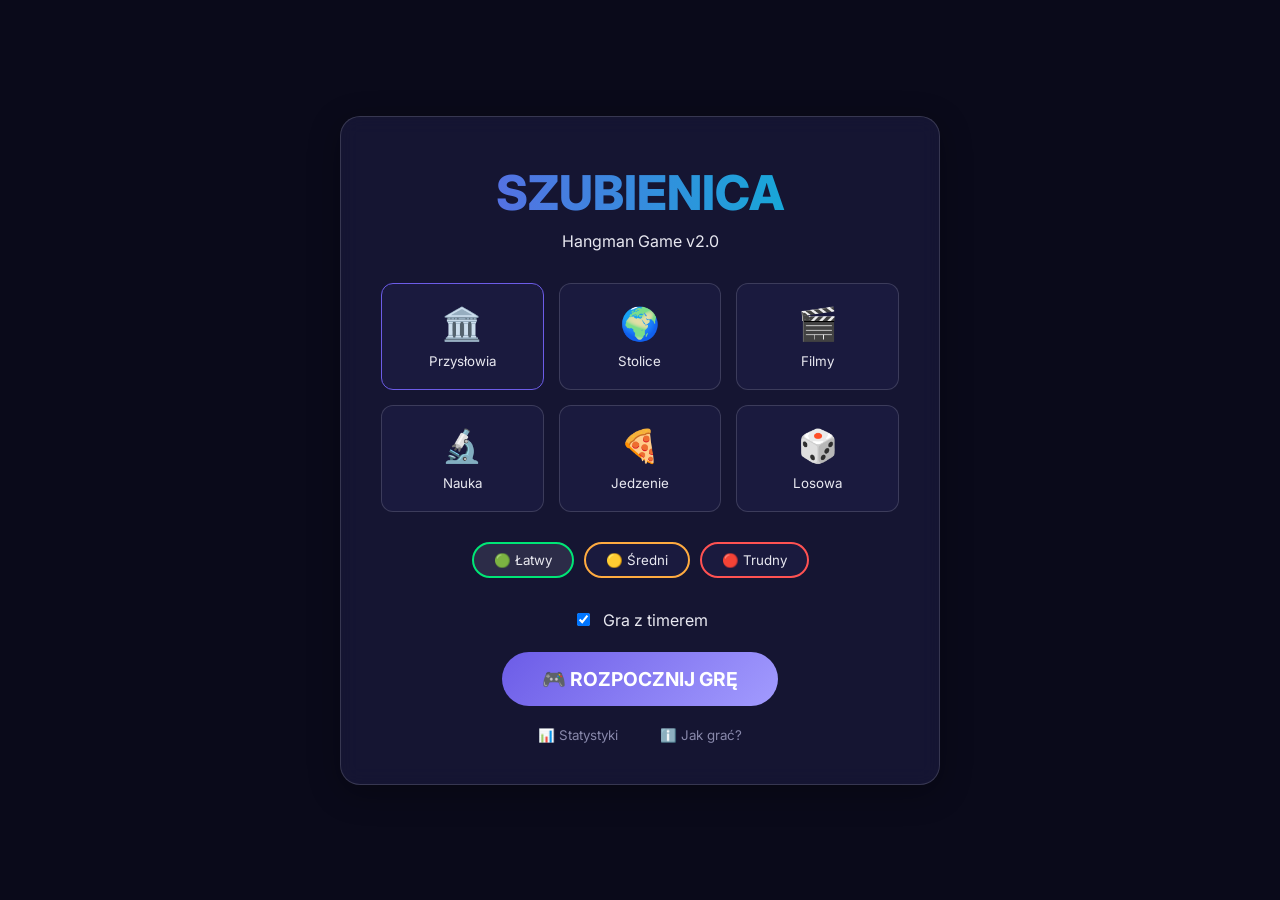
==== index.html @ 40fbb1eb "feat: implement complete v2.0 application" ====
<!DOCTYPE html>
<html lang="pl">
<head>
    <meta charset="UTF-8">
    <meta name="viewport" content="width=device-width, initial-scale=1.0">
    <title>Szubienica - Hangman Game v2.0</title>
    <meta name="description" content="Nowoczesna gra w wisielca z systemem kategorii i punktacji">
    <link rel="stylesheet" href="css/main.css">
    <script type="module" src="js/app.js"></script>
</head>
<body>
    <div id="confetti-container"></div>

    <!-- EKRAN MENU -->
    <section id="screen-menu" class="screen screen--active">
        <div class="menu-container">
            <h1 class="gradient-text">SZUBIENICA</h1>
            <p>Hangman Game v2.0</p>
            
            <div class="category-grid">
                <button class="category-card" data-category="proverbs">
                    <span class="category-icon">🏛️</span><span>Przysłowia</span>
                </button>
                <button class="category-card" data-category="capitals">
                    <span class="category-icon">🌍</span><span>Stolice</span>
                </button>
                <button class="category-card" data-category="movies">
                    <span class="category-icon">🎬</span><span>Filmy</span>
                </button>
                <button class="category-card" data-category="science">
                    <span class="category-icon">🔬</span><span>Nauka</span>
                </button>
                <button class="category-card" data-category="food">
                    <span class="category-icon">🍕</span><span>Jedzenie</span>
                </button>
                <button class="category-card" data-category="random">
                    <span class="category-icon">🎲</span><span>Losowa</span>
                </button>
            </div>

            <div class="difficulty-group">
                <button class="difficulty-btn difficulty-btn--selected" data-difficulty="easy">🟢 Łatwy</button>
                <button class="difficulty-btn" data-difficulty="medium">🟡 Średni</button>
                <button class="difficulty-btn" data-difficulty="hard">🔴 Trudny</button>
            </div>

            <div class="actions-group">
                <label id="timer-toggle-container">
                    <input type="checkbox" id="timer-toggle" checked> Gra z timerem
                </label>
                <button id="btn-start-game">🎮 ROZPOCZNIJ GRĘ</button>
            </div>

            <div class="bottom-links">
                <button id="btn-show-stats" class="link-btn">📊 Statystyki</button>
                <button id="btn-show-help" class="link-btn">ℹ️ Jak grać?</button>
            </div>
        </div>
    </section>

    <!-- EKRAN GRY -->
    <section id="screen-game" class="screen">
        <header id="game-header">
            <div id="game-category-display">Kategoria</div>
            <div id="game-timer-display">--:--</div>
            <div id="game-score-display">0 pkt</div>
            <div id="hint-buttons">
                <button class="hint-btn" data-hint-type="reveal" title="Odkryj literę">💡</button>
                <button class="hint-btn" data-hint-type="clue" title="Wskazówka">💡</button>
                <button class="hint-btn" data-hint-type="eliminate" title="Eliminuj">💡</button>
            </div>
            <button id="btn-sound-toggle">🔊</button>
        </header>

        <div class="game-main">
            <div class="game-left">
                <canvas id="hangman-canvas" width="300" height="350"></canvas>
            </div>
            <div class="game-right">
                <div id="word-display"></div>
                <div id="keyboard">
                    <!-- Javascript generates keyboard keys here. Wait, spec says HTML must contain it -->
                    <button class="key" data-letter="A">A</button><button class="key" data-letter="Ą">Ą</button>
                    <button class="key" data-letter="B">B</button><button class="key" data-letter="C">C</button>
                    <button class="key" data-letter="Ć">Ć</button><button class="key" data-letter="D">D</button>
                    <button class="key" data-letter="E">E</button><button class="key" data-letter="Ę">Ę</button>
                    <button class="key" data-letter="F">F</button><button class="key" data-letter="G">G</button>
                    <button class="key" data-letter="H">H</button><button class="key" data-letter="I">I</button>
                    <button class="key" data-letter="J">J</button><button class="key" data-letter="K">K</button>
                    <button class="key" data-letter="L">L</button><button class="key" data-letter="Ł">Ł</button>
                    <button class="key" data-letter="M">M</button><button class="key" data-letter="N">N</button>
                    <button class="key" data-letter="Ń">Ń</button><button class="key" data-letter="O">O</button>
                    <button class="key" data-letter="Ó">Ó</button><button class="key" data-letter="P">P</button>
                    <button class="key" data-letter="Q">Q</button><button class="key" data-letter="R">R</button>
                    <button class="key" data-letter="S">S</button><button class="key" data-letter="Ś">Ś</button>
                    <button class="key" data-letter="T">T</button><button class="key" data-letter="U">U</button>
                    <button class="key" data-letter="V">V</button><button class="key" data-letter="W">W</button>
                    <button class="key" data-letter="X">X</button><button class="key" data-letter="Y">Y</button>
                    <button class="key" data-letter="Z">Z</button><button class="key" data-letter="Ż">Ż</button>
                    <button class="key" data-letter="Ź">Ź</button>
                </div>
                <div id="game-info">
                    Błędy: <span id="wrong-count-display">0</span>/<span id="max-wrong-display">9</span> | 
                    Seria: <span id="streak-display">0</span> | 
                    <button id="btn-back-to-menu" class="link-btn">Powrót do menu</button>
                </div>
            </div>
        </div>
    </section>

    <!-- EKRAN WYNIKU -->
    <section id="screen-result" class="screen">
        <div class="result-card">
            <h1 id="result-icon">🏆</h1>
            <h2 id="result-title">BRAWO!</h2>
            <p>Hasło: <strong id="result-word-display"></strong></p>
            <p>Kategoria: <span id="result-category-display"></span></p>
            <p>Czas: <span id="result-time-display"></span> | Błędy: <span id="result-errors-display"></span></p>
            <p>Podpowiedzi: <span id="result-hints-display"></span></p>
            <h2 id="result-score-display" style="color:var(--accent-primary)">0 pkt</h2>
            <p>Seria zwycięstw: <span id="result-streak-display"></span></p>
            <div style="margin-top:20px; display:flex; gap:10px; justify-content:center;">
                <button id="btn-next-round" style="padding:10px 20px; background:var(--accent-primary); color:white; border-radius:10px;">▶ Następna runda</button>
                <button id="btn-result-menu" style="padding:10px 20px; background:var(--bg-secondary); border-radius:10px;">🏠 Menu główne</button>
            </div>
        </div>
    </section>

    <!-- EKRAN STATYSTYK -->
    <section id="screen-stats" class="screen">
        <div class="result-card" style="max-width:600px;">
            <h2>STATYSTYKI</h2>
            <div style="display:grid; grid-template-columns:1fr 1fr; gap:10px; text-align:left; margin:20px 0;">
                <div>Gry: <span id="stats-total">0</span></div>
                <div>Wygrane/Przegrane: <span id="stats-wins">0</span>/<span id="stats-losses">0</span></div>
                <div>Najlepszy wynik: <span id="stats-best-score">0</span></div>
                <div>Łączne punkty: <span id="stats-total-score">0</span></div>
                <div>Aktualna seria: <span id="stats-current-streak">0</span></div>
                <div>Najlepsza seria: <span id="stats-best-streak">0</span></div>
            </div>
            <div>
                Win rate: <span id="stats-win-rate-text">0%</span>
                <div style="width:100%; background:#333; height:10px; border-radius:5px;"><div id="stats-win-rate-bar" style="width:0%; background:var(--accent-success); height:10px; border-radius:5px;"></div></div>
            </div>
            <h3 style="margin-top:20px;">Ostatnie gry:</h3>
            <div id="stats-history-list" style="max-height:150px; overflow-y:auto; text-align:left; font-size:0.8rem;"></div>
            
            <div style="margin-top:20px; display:flex; gap:10px; justify-content:center;">
                <button id="btn-stats-back" style="padding:10px 20px; background:var(--accent-primary); color:white; border-radius:10px;">Powrót</button>
                <button id="btn-stats-reset" style="padding:10px 20px; background:var(--accent-danger); color:white; border-radius:10px;">Reset</button>
            </div>
        </div>
    </section>

    <!-- MODAL JAK GRAĆ -->
    <div id="modal-help" class="modal">
        <div class="modal-content">
            <h2>Jak grać?</h2>
            <p>Odgadnij ukryte hasło wybierając litery.</p>
            <p>Jeśli wybierzesz błędną literę, szubienica zacznie się rysować.</p>
            <p>Możesz użyć podpowiedzi, ale kosztują one punkty!</p>
            <p>Klawiatura fizyczna jest w pełni wspierana (także polskie znaki).</p>
            <button id="btn-close-help" style="margin-top:20px; padding:10px 20px; background:var(--accent-primary); border-radius:10px; color:white;">Zrozumiałem</button>
        </div>
    </div>
</body>
</html>
---- css/main.css ----
@import url('https://fonts.googleapis.com/css2?family=Inter:wght@400;600;700;800&family=JetBrains+Mono:wght@400;700&display=swap');

@import 'variables.css';
@import 'reset.css';
@import 'layout.css';
@import 'components.css';
@import 'animations.css';

.gradient-text {
    background: linear-gradient(90deg, var(--accent-primary), #00bcd4);
    -webkit-background-clip: text;
    -webkit-text-fill-color: transparent;
    font-size: 3rem;
    font-weight: 800;
}

.link-btn {
    text-decoration: none;
    color: var(--text-secondary);
    transition: color 0.2s;
}
.link-btn:hover {
    color: var(--accent-secondary);
}

.modal {
    position: fixed;
    top: 0; left: 0; width: 100%; height: 100%;
    background: rgba(0,0,0,0.8);
    display: none;
    align-items: center;
    justify-content: center;
    z-index: 1000;
}
.modal--active {
    display: flex;
}
.modal-content {
    background: var(--bg-primary);
    padding: 30px;
    border-radius: 12px;
    max-width: 500px;
    text-align: center;
}
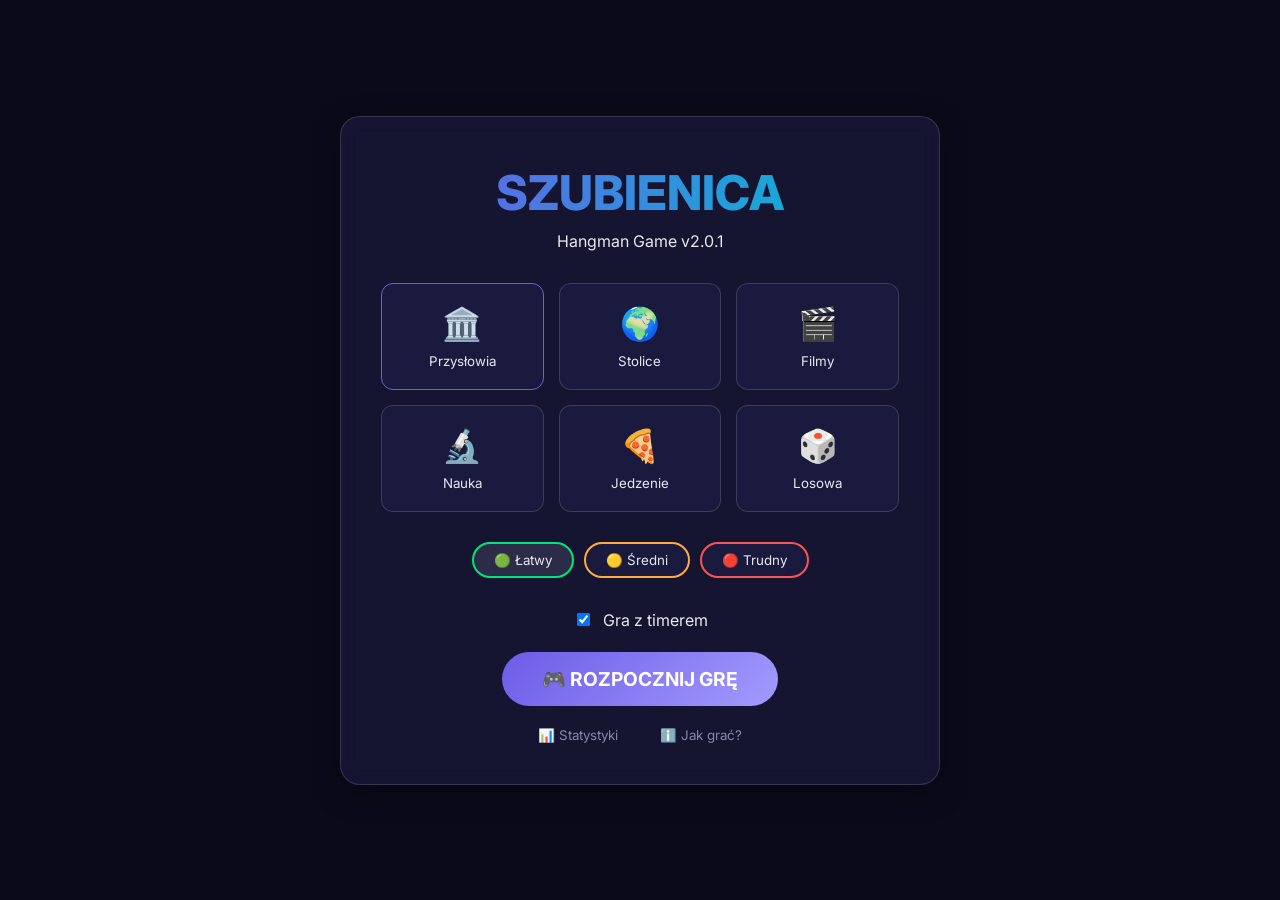
==== commit 869ab853: "Uruchomienie wersji 2.0.1: Aktualizacja oznaczen wersji w kodzie i README" ====
--- a/index.html
+++ b/index.html
@@ -3,7 +3,7 @@
 <head>
     <meta charset="UTF-8">
     <meta name="viewport" content="width=device-width, initial-scale=1.0">
-    <title>Szubienica - Hangman Game v2.0</title>
+    <title>Szubienica - Hangman Game v2.0.1</title>
     <meta name="description" content="Nowoczesna gra w wisielca z systemem kategorii i punktacji">
     <link rel="stylesheet" href="css/main.css">
     <script type="module" src="js/app.js"></script>
@@ -15,7 +15,7 @@
     <section id="screen-menu" class="screen screen--active">
         <div class="menu-container">
             <h1 class="gradient-text">SZUBIENICA</h1>
-            <p>Hangman Game v2.0</p>
+            <p>Hangman Game v2.0.1</p>
             
             <div class="category-grid">
                 <button class="category-card" data-category="proverbs">
